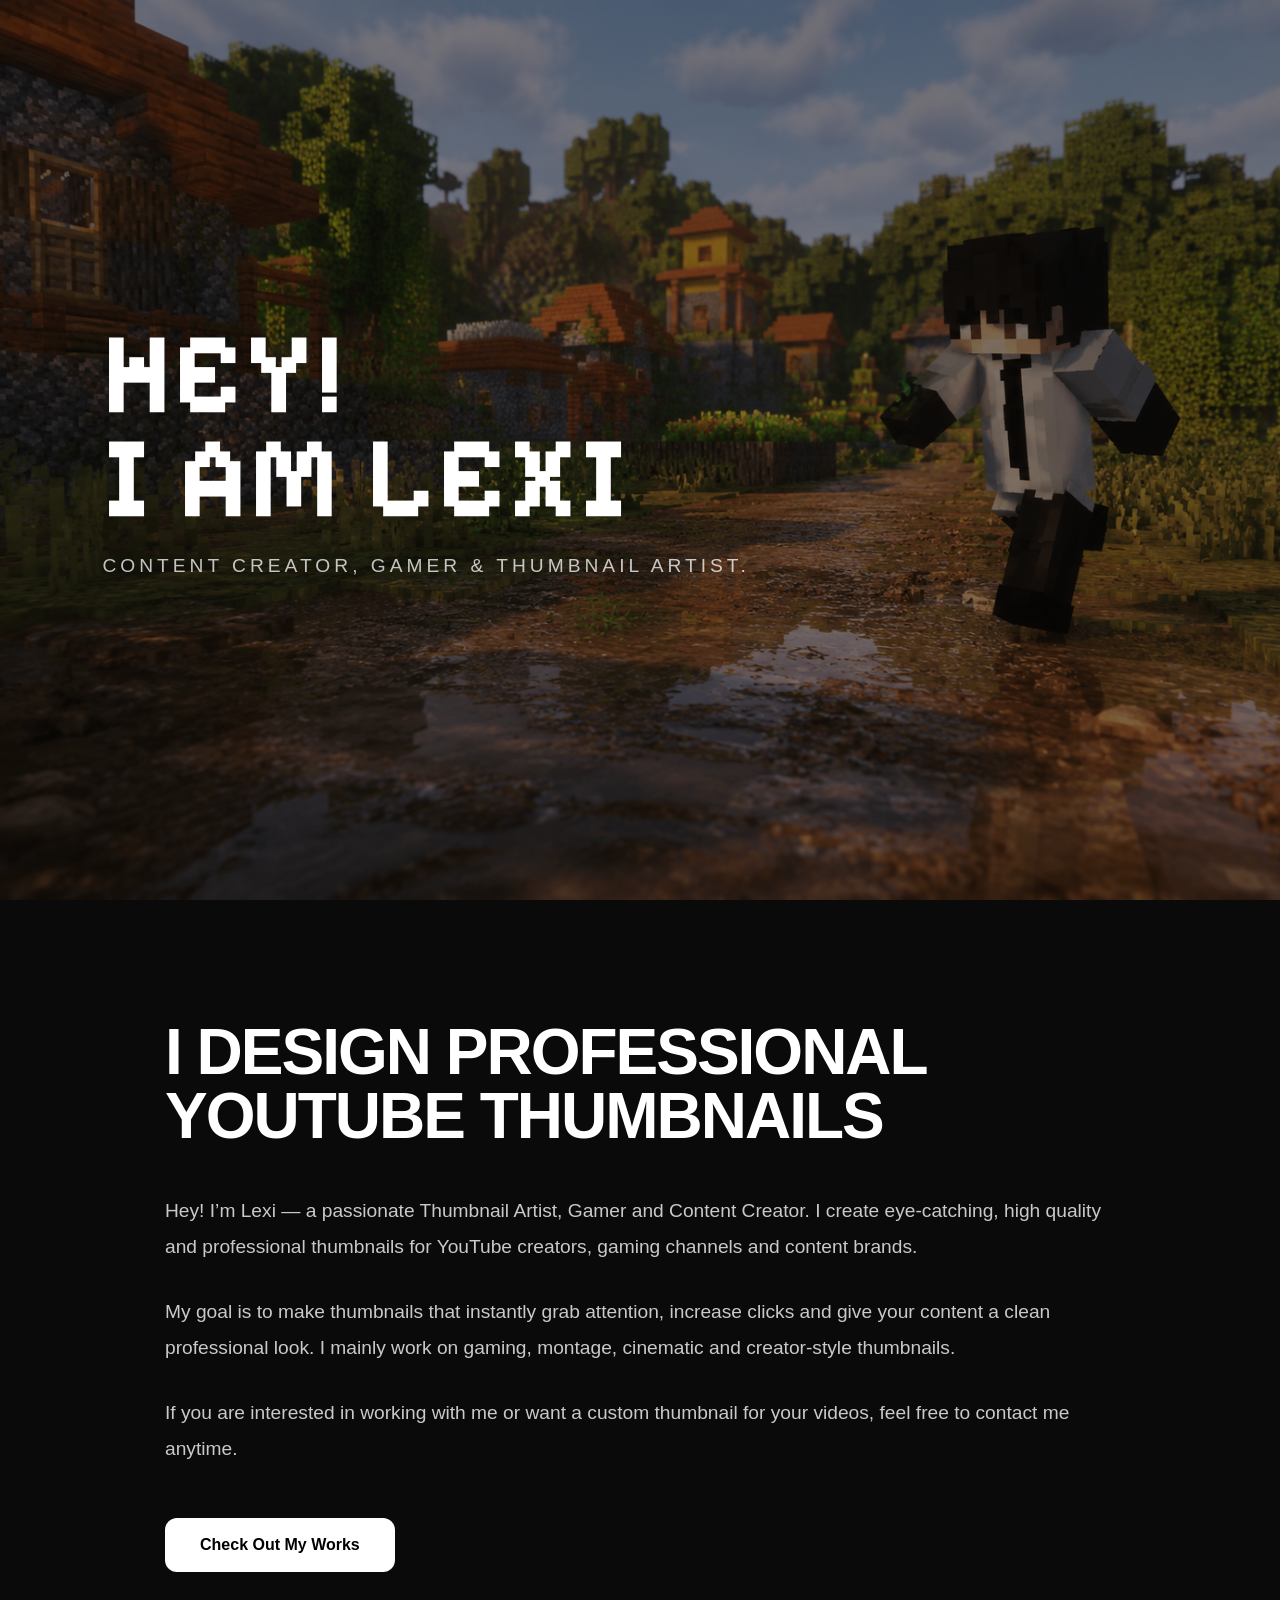
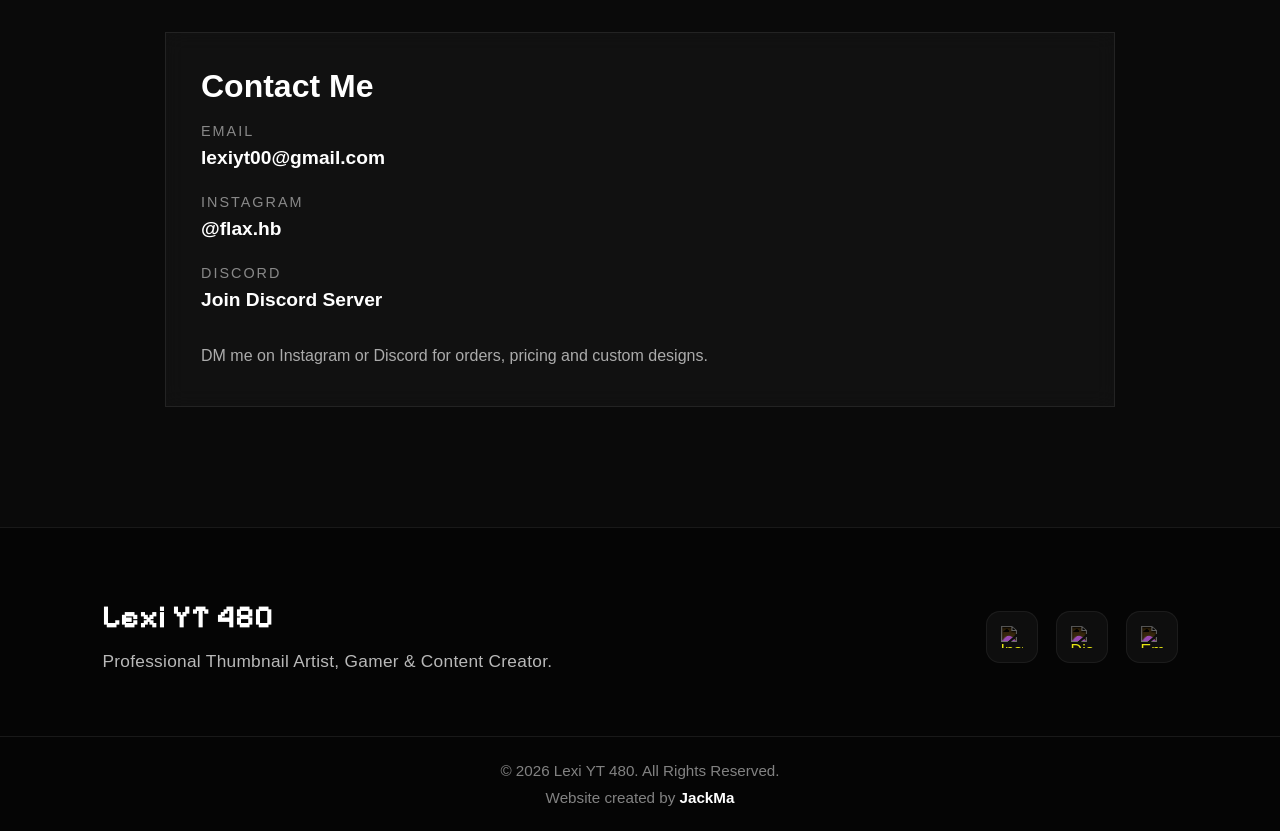
==== index.html @ f0026dd3 "Initial version of Lexi YT 480 portfolio website" ====
<!DOCTYPE html>
<html lang="en">

<head>

    <meta charset="UTF-8">
    <meta name="viewport" content="width=device-width, initial-scale=1.0">


    <title>Lexi YT 480 | Portfolio</title>

    <meta name="description" content="Official portfolio website of Lexi YT 480. Creator, Gamer and Content Creator.">
    <meta name="keywords" content="Lexi YT 480, Portfolio, Creator, Gamer, YouTube">
    <meta name="author" content="Lexi YT 480">


    <link rel="icon" type="image/jpg" href="./static/img/lexi_yt_480.jpg">


    <meta property="og:type" content="website">
    <meta property="og:title" content="Lexi YT 480 | Portfolio">
    <meta property="og:description" content="Welcome to the official portfolio website of Lexi YT 480.">
    <meta property="og:image" content="static/img/background.png">
    <meta property="og:url" content="https://yourdomain.com">
    <meta property="og:site_name" content="Lexi YT 480">


    <meta name="twitter:card" content="summary_large_image">
    <meta name="twitter:title" content="Lexi YT 480 | Portfolio">
    <meta name="twitter:description" content="Official portfolio website of Lexi YT 480.">
    <meta name="twitter:image" content="static/img/lexi_yt_480.jpg">


    <meta name="theme-color" content="#000000">


    <link rel="preconnect" href="https://fonts.googleapis.com">
    <link rel="preconnect" href="https://fonts.gstatic.com" crossorigin>

    <link href="https://fonts.googleapis.com/css2?family=Pixelify+Sans:wght@400;500;600;700&display=swap"
        rel="stylesheet">


    <link rel="stylesheet" href="static/style/styles.css">

</head>

<body>

    <section class="hero">

        <img src="./static/img/background.png" alt="Background" class="hero-bg">

        <div class="overlay"></div>


        <div class="hero-content">

            <h1>
                Hey!<br>
                I am Lexi
            </h1>

            <p>
                Content Creator, Gamer & Thumbnail Artist.
            </p>

        </div>

    </section>


    <section class="about">

        <div class="about-container">

            <h2>
                I Design Professional YouTube Thumbnails
            </h2>

            <p>
                Hey! I’m Lexi — a passionate Thumbnail Artist, Gamer and Content Creator.
                I create eye-catching, high quality and professional thumbnails for
                YouTube creators, gaming channels and content brands.
            </p>

            <p>
                My goal is to make thumbnails that instantly grab attention,
                increase clicks and give your content a clean professional look.
                I mainly work on gaming, montage, cinematic and creator-style thumbnails.
            </p>

            <p>
                If you are interested in working with me or want a custom thumbnail
                for your videos, feel free to contact me anytime.
            </p>


            <div class="works-button">

                <a href="works.html">
                    Check Out My Works
                </a>

            </div>


            <div class="contact-box">

                <h3>Contact Me</h3>


                <div class="contact-item">

                    <span>Email</span>

                    <a href="mailto:lexiyt00@gmail.com">
                        lexiyt00@gmail.com
                    </a>

                </div>


                <div class="contact-item">

                    <span>Instagram</span>

                    <a href="https://instagram.com/flax.hb" target="_blank">
                        @flax.hb
                    </a>

                </div>

                <div class="contact-item">

                    <span>Discord</span>

                    <a href="https://discord.gg/NajzmStBXx" target="_blank">
                        Join Discord Server
                    </a>

                </div>

                <p class="contact-note">
                    DM me on Instagram or Discord for orders, pricing and custom designs.
                </p>

            </div>

        </div>

    </section>



    <footer class="footer">

        <div class="footer-container">


            <div class="footer-left">

                <h2>Lexi YT 480</h2>

                <p>
                    Professional Thumbnail Artist, Gamer & Content Creator.
                </p>

            </div>

            <div class="footer-socials">

                <a href="https://instagram.com/flax.hb" target="_blank" aria-label="Instagram">
                    <img src="https://cdn.jsdelivr.net/gh/simple-icons/simple-icons/icons/instagram.svg"
                        alt="Instagram">
                </a>

                <a href="https://discord.gg/NajzmStBXx" target="_blank" aria-label="Discord">
                    <img src="https://cdn.jsdelivr.net/gh/simple-icons/simple-icons/icons/discord.svg" alt="Discord">
                </a>

                <a href="mailto:lexiyt00@gmail.com" target="_blank" aria-label="Email">
                    <img src="https://cdn.jsdelivr.net/gh/simple-icons/simple-icons/icons/gmail.svg" alt="Email">
                </a>

            </div>

        </div>

        <div class="footer-bottom">

            <p>
                © 2026 Lexi YT 480. All Rights Reserved.
            </p>

            <p>
                Website created by
                <a href="https://github.com/Fmasterpro27/" target="_blank">
                    JackMa
                </a>
            </p>

        </div>

    </footer>
</body>

</html>
---- static/style/styles.css ----
* {
  margin: 0;
  padding: 0;
  box-sizing: border-box;
}

html {
  scroll-behavior: smooth;
}

body {
  background: #000;
  overflow-x: hidden;
  font-family: "Pixelify Sans", sans-serif;
  color: white;
}

.hero {
  position: relative;
  width: 100%;
  height: 100vh;
  overflow: hidden;
}

.hero-bg {
  position: absolute;
  width: 100%;
  height: 100%;
  object-fit: cover;
}

.overlay {
  position: absolute;
  inset: 0;
  background: rgba(0, 0, 0, 0.45);
}

.hero-content {
  position: relative;
  z-index: 2;

  width: 100%;
  height: 100%;

  display: flex;
  flex-direction: column;
  justify-content: center;

  padding-left: 8%;
}

.hero-content h1 {
  font-family: "Pixelify Sans", sans-serif;

  color: white;

  font-size: clamp(4rem, 9vw, 9rem);

  line-height: 0.9;

  font-weight: 700;

  letter-spacing: 2px;

  text-transform: uppercase;
}

.hero-content p {
  margin-top: 24px;

  color: rgba(255, 255, 255, 0.75);

  font-size: 1.2rem;

  letter-spacing: 4px;

  text-transform: uppercase;

  font-family: Arial, Helvetica, sans-serif;
}

.about {
  width: 100%;
  min-height: 100vh;

  background: #0a0a0a;

  display: flex;
  justify-content: center;
  align-items: center;

  padding: 120px 8%;

  font-family: Arial, Helvetica, sans-serif;
}

.about-container {
  width: 100%;
  max-width: 950px;
}

.about h2 {
  color: white;

  font-size: clamp(2.5rem, 5vw, 5rem);

  line-height: 1;

  margin-bottom: 45px;

  text-transform: uppercase;

  font-weight: 800;

  letter-spacing: -2px;
}

.about p {
  color: rgba(255, 255, 255, 0.78);

  font-size: 1.2rem;

  line-height: 1.9;

  margin-bottom: 28px;

  font-weight: 400;
}

.contact-box {
  margin-top: 60px;

  padding: 35px;

  border: 1px solid rgba(255, 255, 255, 0.08);

  background: rgba(255, 255, 255, 0.03);

  backdrop-filter: blur(10px);
}

.contact-box h3 {
  font-size: 2rem;

  font-weight: 700;

  margin-bottom: 18px;

  color: white;
}

.contact-box a {
  color: white;

  text-decoration: none;

  font-size: 1.3rem;

  font-weight: 600;

  transition: 0.3s ease;
}

.contact-box a:hover {
  opacity: 0.7;
}

.contact-box p {
  margin-top: 15px;
  margin-bottom: 0;
}

.navbar {
  position: fixed;
  top: 0;
  left: 0;

  width: 100%;

  padding: 25px 8%;

  display: flex;
  justify-content: space-between;
  align-items: center;

  z-index: 1000;

  background: rgba(0, 0, 0, 0.4);

  backdrop-filter: blur(10px);
}

.logo {
  color: white;

  font-family: "Pixelify Sans", sans-serif;

  font-size: 2rem;

  letter-spacing: 2px;
}

.nav-links {
  display: flex;
  gap: 30px;
}

.nav-links a {
  color: rgba(255, 255, 255, 0.75);

  text-decoration: none;

  font-family: Arial, Helvetica, sans-serif;

  font-size: 1rem;

  transition: 0.3s ease;
}

.nav-links a:hover,
.nav-links .active {
  color: white;
}

.thumbnail-hero {
  width: 100%;
  height: 60vh;

  display: flex;
  justify-content: center;
  align-items: center;

  text-align: center;

  padding: 0 8%;

  background: linear-gradient(to bottom, #000, #0d0d0d);
}

.thumbnail-hero-content h1 {
  font-family: "Pixelify Sans", sans-serif;

  font-size: clamp(4rem, 8vw, 7rem);

  color: white;

  margin-bottom: 20px;
}

.thumbnail-hero-content p {
  color: rgba(255, 255, 255, 0.7);

  font-size: 1.2rem;

  max-width: 700px;

  margin: auto;

  line-height: 1.8;

  font-family: Arial, Helvetica, sans-serif;
}

.gallery-section {
  padding: 100px 8%;
}

.section-header {
  margin-bottom: 50px;
}

.section-header h2 {
  color: white;

  font-size: clamp(2rem, 5vw, 4rem);

  margin-bottom: 15px;

  font-family: Arial, Helvetica, sans-serif;

  font-weight: 800;

  text-transform: uppercase;
}

.section-header p {
  color: rgba(255, 255, 255, 0.7);

  font-size: 1.1rem;

  line-height: 1.8;

  max-width: 700px;

  font-family: Arial, Helvetica, sans-serif;
}

.thumbnail-grid {
  display: grid;

  grid-template-columns: repeat(auto-fit, minmax(320px, 1fr));

  gap: 30px;
}

.thumbnail-card {
  position: relative;

  overflow: hidden;

  border-radius: 18px;

  background: #111;

  transition: 0.4s ease;
}

.thumbnail-card img {
  width: 100%;

  display: block;

  transition: 0.4s ease;
}

.thumbnail-card:hover {
  transform: translateY(-8px);
}

.thumbnail-card:hover img {
  transform: scale(1.04);
}

.works-button {
  margin-top: 50px;
  margin-bottom: 20px;
}

.works-button a {
  display: inline-block;

  padding: 18px 35px;

  background: white;

  color: black;

  text-decoration: none;

  font-size: 1rem;

  font-weight: 700;

  border-radius: 12px;

  transition: 0.3s ease;

  font-family: Arial, Helvetica, sans-serif;
}

.works-button a:hover {
  transform: translateY(-4px);

  opacity: 0.9;
}

.contact-item {
  margin-bottom: 25px;
}

.contact-item span {
  display: block;

  color: rgba(255, 255, 255, 0.5);

  margin-bottom: 8px;

  font-size: 0.9rem;

  text-transform: uppercase;

  letter-spacing: 2px;
}

.contact-item a {
  color: white;

  text-decoration: none;

  font-size: 1.2rem;

  font-weight: 600;
}

.contact-note {
  margin-top: 30px !important;

  color: rgba(255, 255, 255, 0.65) !important;

  font-size: 1rem !important;
}

.footer {
  width: 100%;

  background: #050505;

  border-top: 1px solid rgba(255, 255, 255, 0.08);

  padding-top: 70px;

  font-family: Arial, Helvetica, sans-serif;
}

.footer-container {
  width: 100%;

  max-width: 1400px;

  margin: auto;

  padding: 0 8%;

  display: flex;
  justify-content: space-between;
  align-items: center;

  gap: 40px;

  flex-wrap: wrap;
}

.footer-left h2 {
  color: white;

  font-size: 2rem;

  margin-bottom: 12px;

  font-family: "Pixelify Sans", sans-serif;
}

.footer-left p {
  color: rgba(255, 255, 255, 0.72);
  font-size: 1.08rem;
  line-height: 1.6;
  max-width: 520px;
  font-family: Arial, Helvetica, sans-serif;
  font-weight: 400;
  letter-spacing: 0.3px;
}

.footer-socials {
  display: flex;

  gap: 18px;

  align-items: center;
}

.footer-socials a {
  width: 52px;
  height: 52px;

  display: flex;
  justify-content: center;
  align-items: center;

  border-radius: 14px;

  background: rgba(255, 255, 255, 0.04);

  border: 1px solid rgba(255, 255, 255, 0.06);

  transition: 0.3s ease;
}

.footer-socials a:hover {
  transform: translateY(-5px);

  background: rgba(255, 255, 255, 0.08);
}

.footer-socials img {
  width: 22px;
  height: 22px;

  filter: invert(1);

  opacity: 0.9;
}

.footer-bottom {
  margin-top: 60px;

  padding: 25px 8%;

  border-top: 1px solid rgba(255, 255, 255, 0.08);

  display: flex;
  justify-content: center;
  align-items: center;

  flex-direction: column;

  text-align: center;

  gap: 10px;
}

.footer-bottom p {
  color: rgba(255, 255, 255, 0.5);

  font-size: 0.95rem;
}

.footer-bottom a {
  color: white;

  text-decoration: none;

  font-weight: 600;

  transition: 0.3s ease;

  position: relative;
}

/* UNDERLINE ANIMATION */

.footer-bottom a::after{
  content: "";

  position: absolute;

  left: 0;
  bottom: -4px;

  width: 0%;
  height: 2px;

  background: white;

  transition: 0.3s ease;
}

.footer-bottom a:hover{
  opacity: 0.8;
}

.footer-bottom a:hover::after{
  width: 100%;
}

::-webkit-scrollbar{
  width: 10px;
}

::-webkit-scrollbar-track{
  background: #050505;
}

::-webkit-scrollbar-thumb{
  background: rgba(255,255,255,0.15);

  border-radius: 20px;
}

::-webkit-scrollbar-thumb:hover{
  background: rgba(255,255,255,0.25);
}

@media (max-width: 768px) {
  .footer {
    padding-top: 50px;
  }

  .footer-container {
    padding: 0 6%;
  }

  .footer-bottom {
    padding: 25px 6%;

    flex-direction: column;

    align-items: flex-start;
  }

  .footer-socials {
    gap: 14px;
  }

  .footer-socials a {
    width: 46px;
    height: 46px;
  }
}
@media (max-width: 768px) {
  .navbar {
    padding: 20px 6%;
  }

  .thumbnail-hero {
    height: 50vh;
  }

  .thumbnail-grid {
    grid-template-columns: 1fr;
  }

  .gallery-section {
    padding: 80px 6%;
  }
}

@media (max-width: 768px) {
  .hero-content {
    padding-left: 6%;
    padding-right: 6%;
  }

  .hero-content h1 {
    font-size: clamp(3rem, 12vw, 5rem);
  }

  .hero-content p {
    font-size: 0.95rem;

    letter-spacing: 2px;
  }

  .about {
    padding: 100px 6%;
  }

  .about h2 {
    line-height: 1.1;
  }

  .about p {
    font-size: 1.05rem;
  }

  .contact-box {
    padding: 25px;
  }

  .contact-box h3 {
    font-size: 1.7rem;
  }

  .contact-box a {
    font-size: 1.05rem;

    word-break: break-word;
  }
}
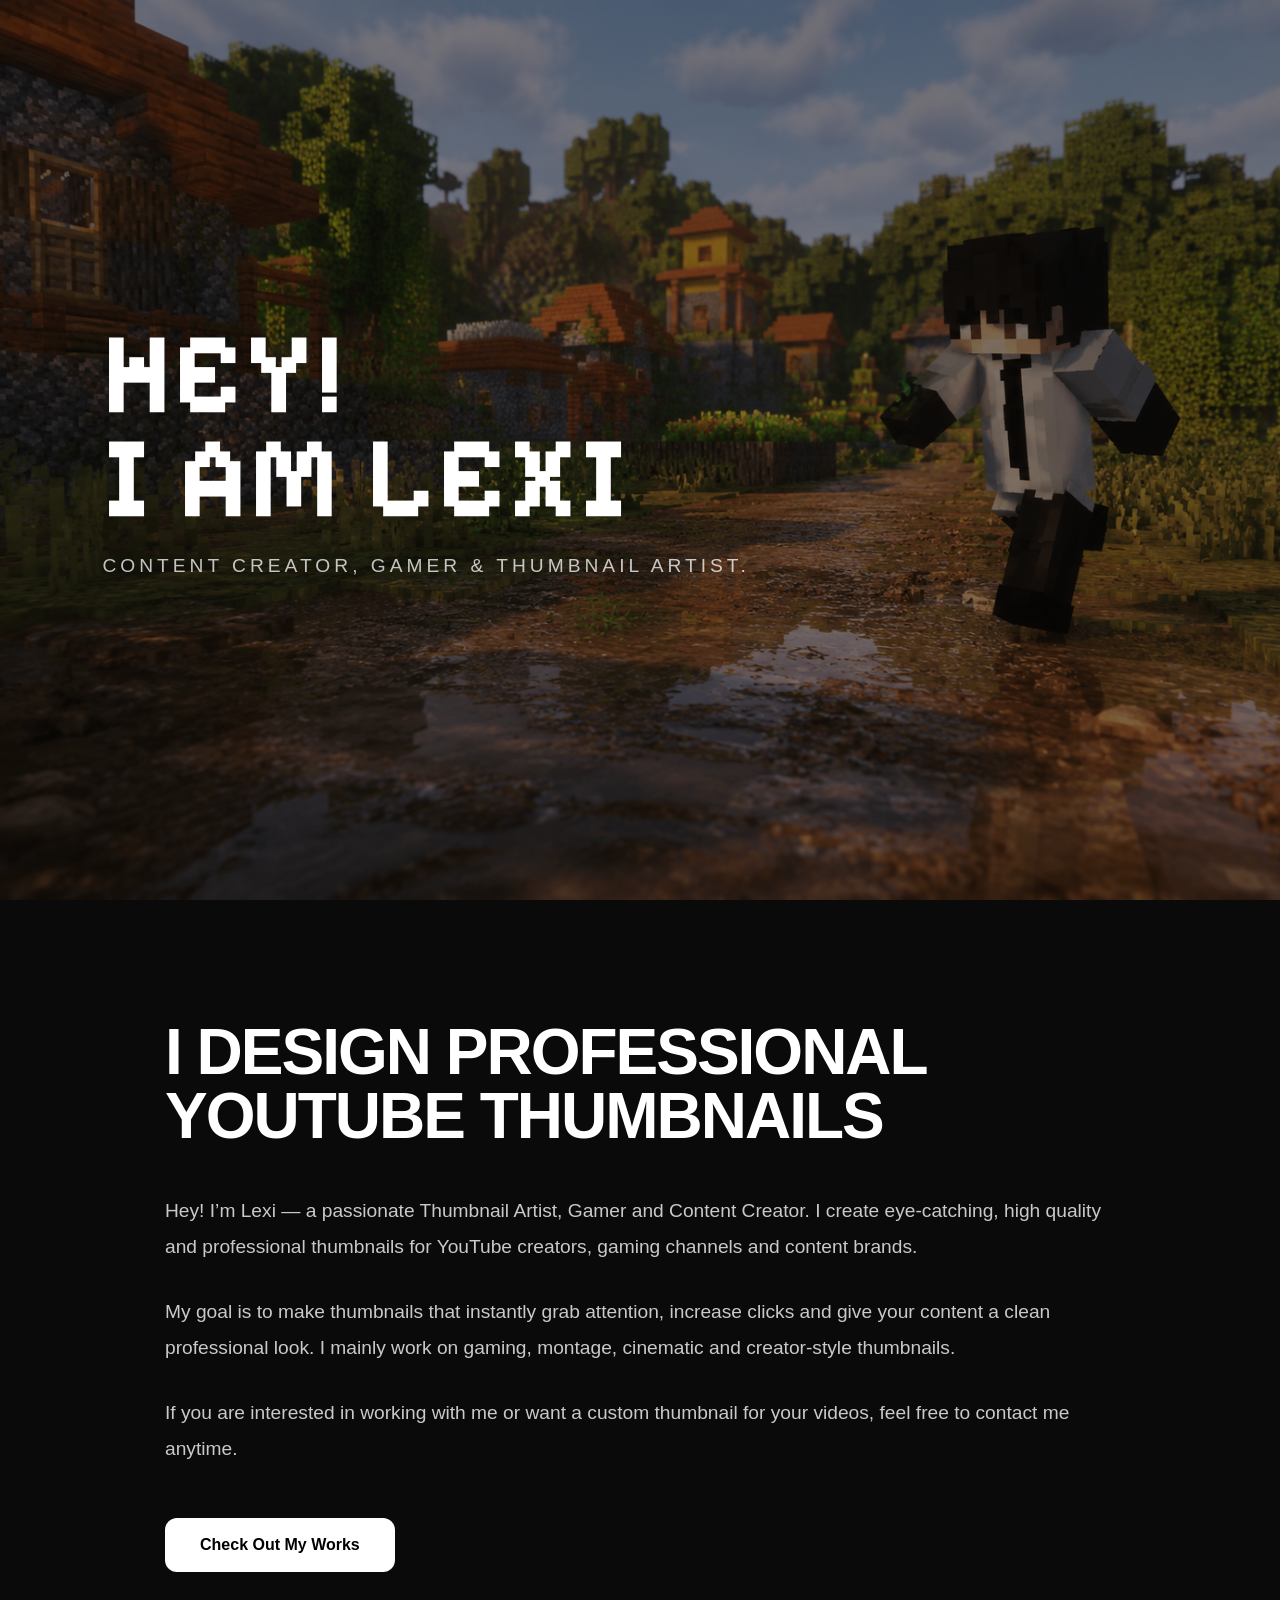
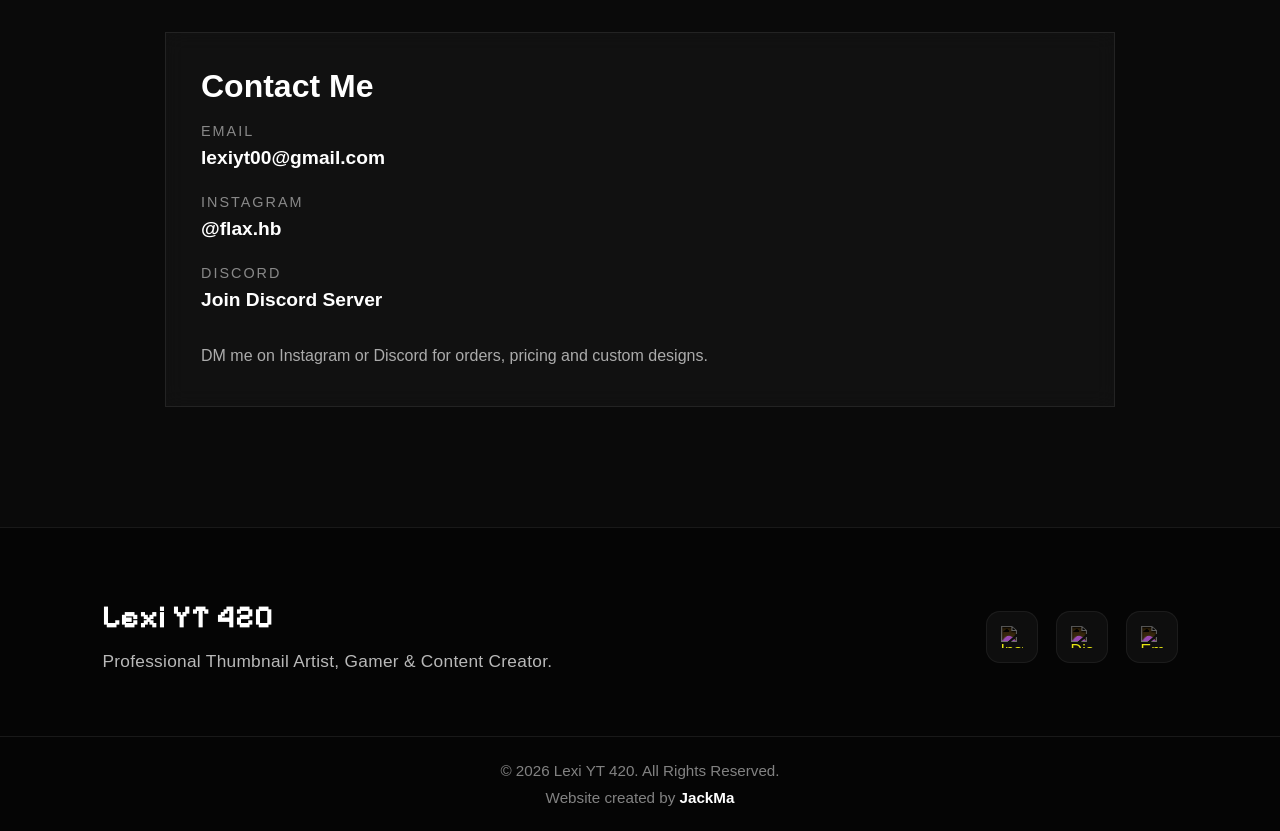
==== commit 59c47d64: "name fixed from 480 to 420" ====
--- a/index.html
+++ b/index.html
@@ -7,28 +7,28 @@
     <meta name="viewport" content="width=device-width, initial-scale=1.0">
 
 
-    <title>Lexi YT 480 | Portfolio</title>
-
-    <meta name="description" content="Official portfolio website of Lexi YT 480. Creator, Gamer and Content Creator.">
-    <meta name="keywords" content="Lexi YT 480, Portfolio, Creator, Gamer, YouTube">
-    <meta name="author" content="Lexi YT 480">
-
-
-    <link rel="icon" type="image/jpg" href="./static/img/lexi_yt_480.jpg">
+    <title>Lexi YT 420 | Portfolio</title>
+
+    <meta name="description" content="Official portfolio website of Lexi YT 420. Creator, Gamer and Content Creator.">
+    <meta name="keywords" content="Lexi YT 420, Portfolio, Creator, Gamer, YouTube">
+    <meta name="author" content="Lexi YT 420">
+
+
+    <link rel="icon" type="image/jpg" href="./static/img/lexi_yt_420.jpg">
 
 
     <meta property="og:type" content="website">
-    <meta property="og:title" content="Lexi YT 480 | Portfolio">
-    <meta property="og:description" content="Welcome to the official portfolio website of Lexi YT 480.">
-    <meta property="og:image" content="static/img/background.png">
-    <meta property="og:url" content="https://yourdomain.com">
-    <meta property="og:site_name" content="Lexi YT 480">
+    <meta property="og:title" content="Lexi YT 420 | Portfolio">
+    <meta property="og:description" content="Welcome to the official portfolio website of Lexi YT 420.">
+    <meta property="og:image" content="https://lexis-portfolio.netlify.app/static/img/background.png">
+    <meta property="og:url" content="https://lexis-portfolio.netlify.app/">
+    <meta property="og:site_name" content="Lexi YT 420">
 
 
     <meta name="twitter:card" content="summary_large_image">
-    <meta name="twitter:title" content="Lexi YT 480 | Portfolio">
-    <meta name="twitter:description" content="Official portfolio website of Lexi YT 480.">
-    <meta name="twitter:image" content="static/img/lexi_yt_480.jpg">
+    <meta name="twitter:title" content="Lexi YT 420 | Portfolio">
+    <meta name="twitter:description" content="Official portfolio website of Lexi YT 420.">
+    <meta name="twitter:image" content="https://lexis-portfolio.netlify.app/static/img/lexi_yt_420.jpg">
 
 
     <meta name="theme-color" content="#000000">
@@ -160,7 +160,7 @@
 
             <div class="footer-left">
 
-                <h2>Lexi YT 480</h2>
+                <h2>Lexi YT 420</h2>
 
                 <p>
                     Professional Thumbnail Artist, Gamer & Content Creator.
@@ -190,7 +190,7 @@
         <div class="footer-bottom">
 
             <p>
-                © 2026 Lexi YT 480. All Rights Reserved.
+                © 2026 Lexi YT 420. All Rights Reserved.
             </p>
 
             <p>
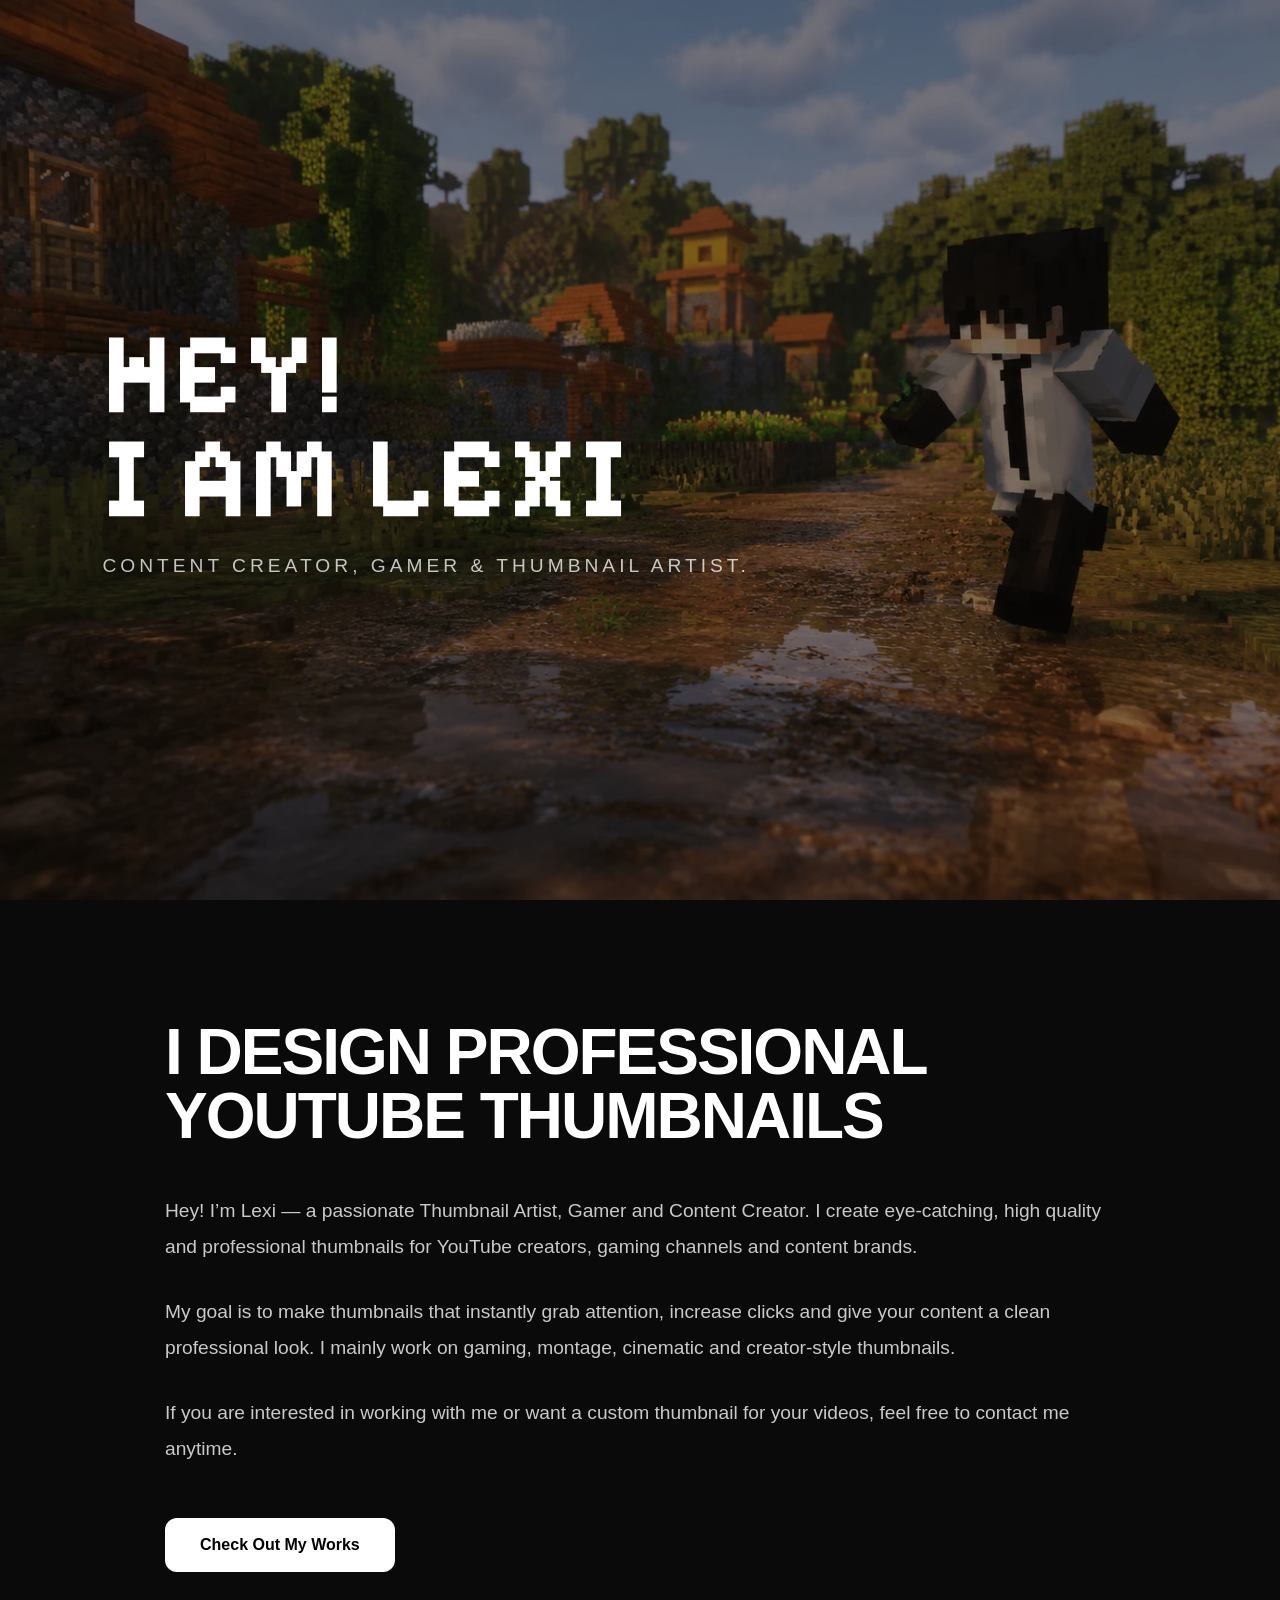
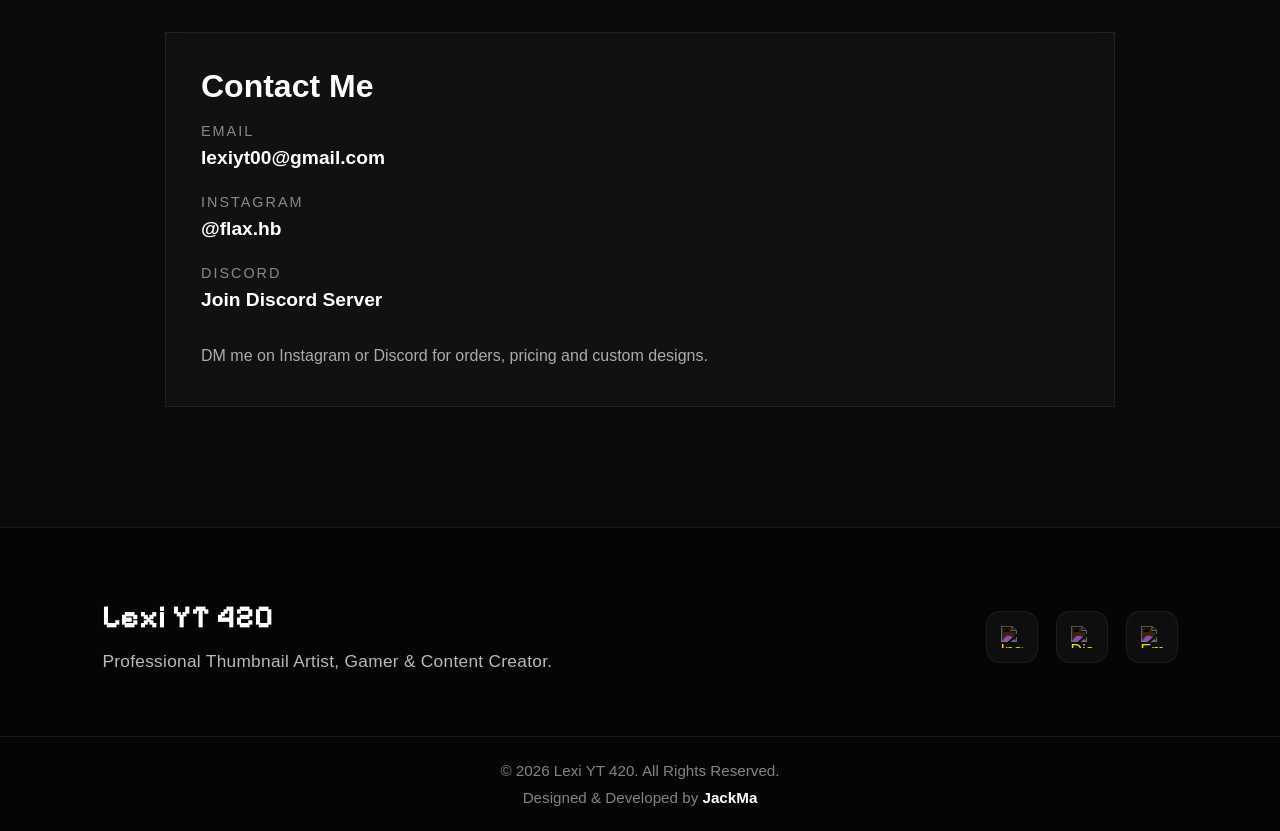
==== commit 09960154: "Improve portfolio structure, SEO, security, and asset optimization" ====
--- a/index.html
+++ b/index.html
@@ -14,13 +14,13 @@
     <meta name="author" content="Lexi YT 420">
 
 
-    <link rel="icon" type="image/jpg" href="./static/img/lexi_yt_420.jpg">
+    <link rel="icon" type="image/x-icon" href="./static/img/favicon.ico">
 
 
     <meta property="og:type" content="website">
     <meta property="og:title" content="Lexi YT 420 | Portfolio">
     <meta property="og:description" content="Welcome to the official portfolio website of Lexi YT 420.">
-    <meta property="og:image" content="https://lexis-portfolio.netlify.app/static/img/background.png">
+    <meta property="og:image" content="https://lexis-portfolio.netlify.app/static/img/background.webp">
     <meta property="og:url" content="https://lexis-portfolio.netlify.app/">
     <meta property="og:site_name" content="Lexi YT 420">
 
@@ -28,11 +28,12 @@
     <meta name="twitter:card" content="summary_large_image">
     <meta name="twitter:title" content="Lexi YT 420 | Portfolio">
     <meta name="twitter:description" content="Official portfolio website of Lexi YT 420.">
-    <meta name="twitter:image" content="https://lexis-portfolio.netlify.app/static/img/lexi_yt_420.jpg">
-
+    <meta name="twitter:image" content="https://lexis-portfolio.netlify.app/static/img/background.webp">
+
+
+    <link rel="manifest" href="/static/manifest.json">
 
     <meta name="theme-color" content="#000000">
-
 
     <link rel="preconnect" href="https://fonts.googleapis.com">
     <link rel="preconnect" href="https://fonts.gstatic.com" crossorigin>
@@ -49,7 +50,7 @@
 
     <section class="hero">
 
-        <img src="./static/img/background.png" alt="Background" class="hero-bg">
+        <img src="./static/img/background.webp" alt="Background" class="hero-bg">
 
         <div class="overlay"></div>
 
@@ -194,7 +195,7 @@
             </p>
 
             <p>
-                Website created by
+                Designed & Developed by
                 <a href="https://github.com/Fmasterpro27/" target="_blank">
                     JackMa
                 </a>
--- a/static/style/styles.css
+++ b/static/style/styles.css
@@ -526,7 +526,6 @@
   position: relative;
 }
 
-/* UNDERLINE ANIMATION */
 
 .footer-bottom a::after{
   content: "";
